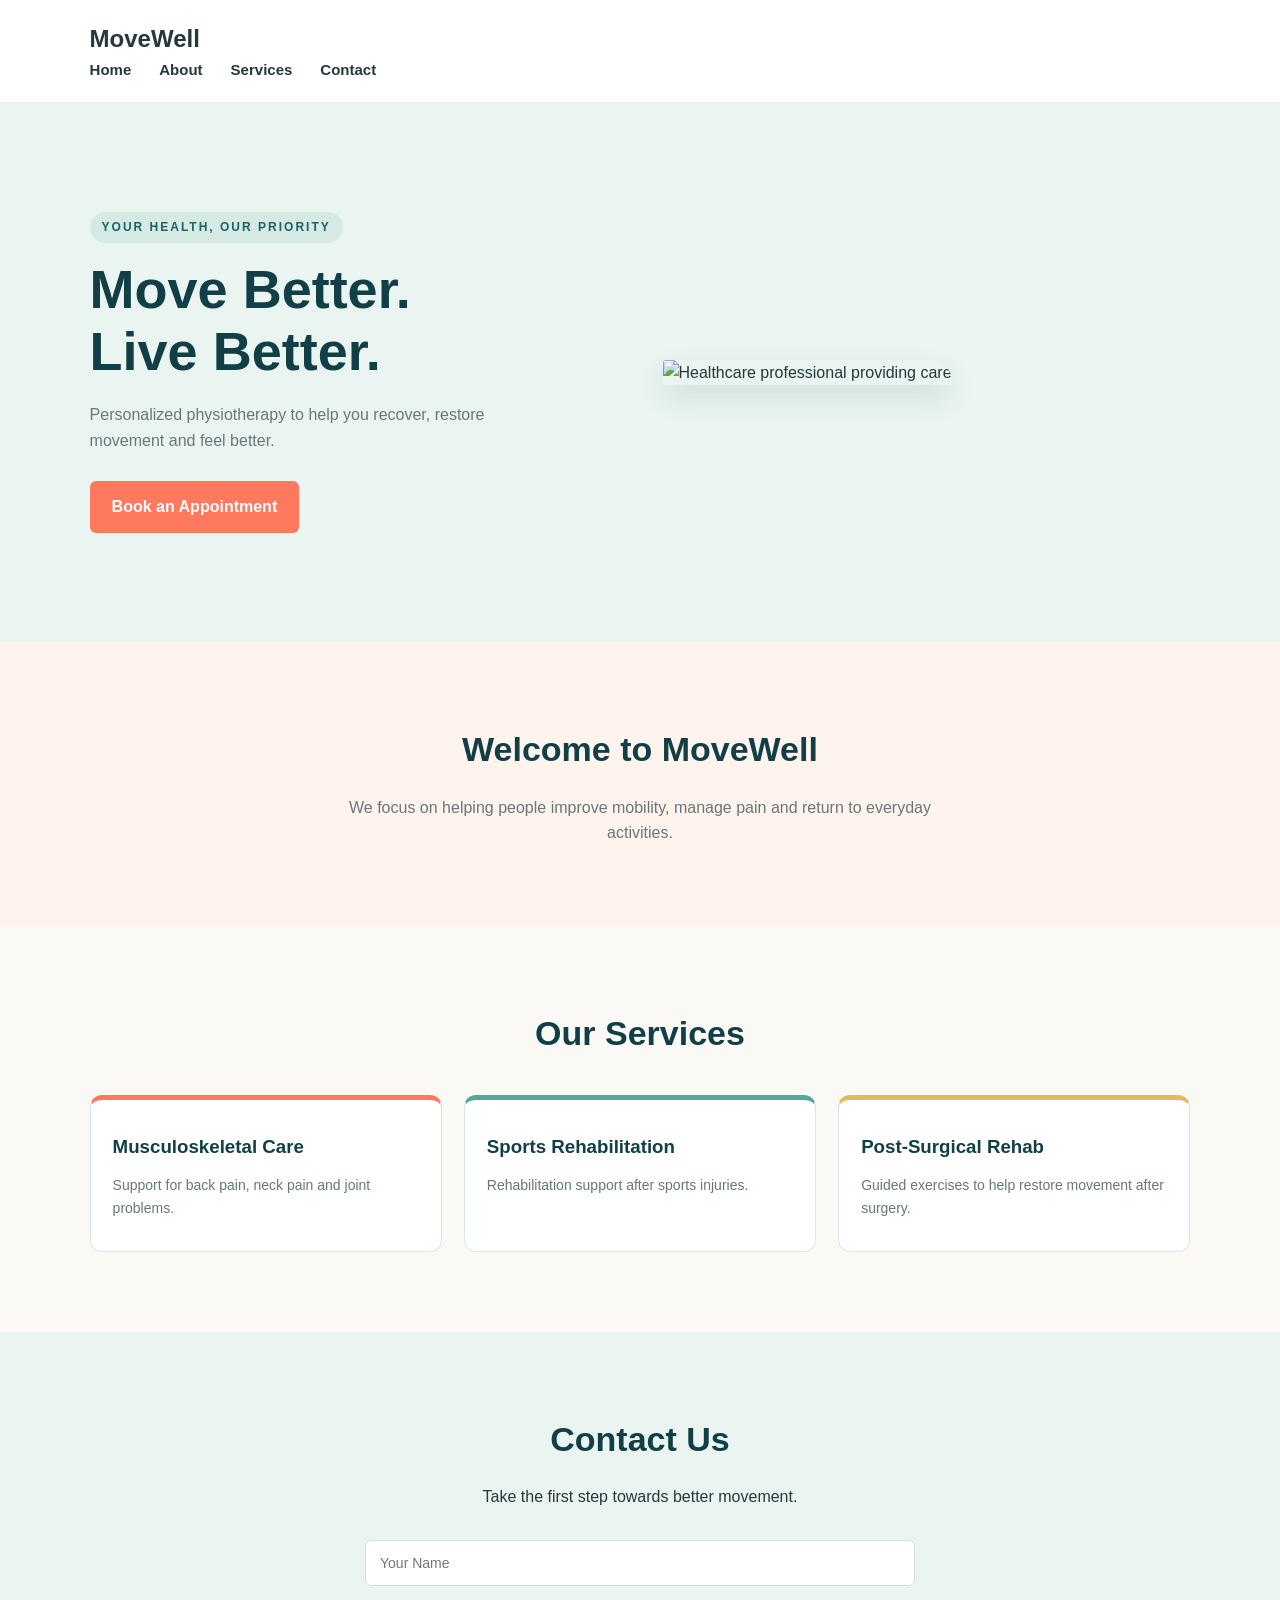
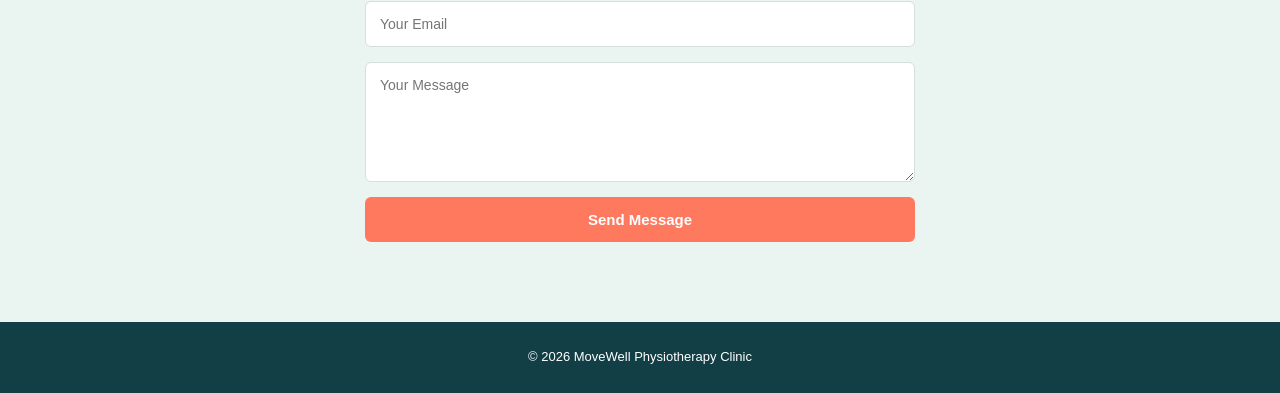
==== index.html @ b499ca83 "first commit" ====
<!DOCTYPE html>
<html lang="en">
<head>
    <meta charset="UTF-8">
    <meta name="viewport" content="width=device-width, initial-scale=1.0">
    <title>MoveWell Physiotherapy Clinic</title>
    <link rel="stylesheet" href="style.css">
</head>
<body>

    <header>
        <h2>MoveWell</h2>
        <nav>
            <a href="#home">Home</a>
            <a href="#about">About</a>
            <a href="#services">Services</a>
            <a href="#contact">Contact</a>
        </nav>
    </header>

    <section class="hero" id="home">
        <div class="hero-text">
            <p class="tagline">YOUR HEALTH, OUR PRIORITY</p>
            <h1>Move Better.<br>Live Better.</h1>
            <p>
                Personalized physiotherapy to help you
                recover, restore movement and feel better.
            </p>
            <a href="#contact" class="btn">Book an Appointment</a>
        </div>

        <div class="hero-image">
            <img
                src="https://images.unsplash.com/photo-1576091160399-112ba8d25d1d?auto=format&fit=crop&w=900&q=80"
                alt="Healthcare professional providing care">
        </div>
    </section>

    <section class="about" id="about">
        <h2>Welcome to MoveWell</h2>
        <p>
            We focus on helping people improve mobility,
            manage pain and return to everyday activities.
        </p>
    </section>

    <section class="services" id="services">
        <h2>Our Services</h2>

        <div class="service-container">
            <div class="service-card">
                <h3>Musculoskeletal Care</h3>
                <p>Support for back pain, neck pain and joint problems.</p>
            </div>

            <div class="service-card">
                <h3>Sports Rehabilitation</h3>
                <p>Rehabilitation support after sports injuries.</p>
            </div>

            <div class="service-card">
                <h3>Post-Surgical Rehab</h3>
                <p>Guided exercises to help restore movement after surgery.</p>
            </div>
        </div>
    </section>

    <section class="contact" id="contact">
        <h2>Contact Us</h2>
        <p>Take the first step towards better movement.</p>

        <form>
            <input type="text" placeholder="Your Name">
            <input type="email" placeholder="Your Email">
            <textarea placeholder="Your Message"></textarea>
            <button type="button">Send Message</button>
        </form>
    </section>

    <footer>
        <p>© 2026 MoveWell Physiotherapy Clinic</p>
    </footer>

</body>
</html>
---- style.css ----
/* Basic settings */
* {
    margin: 0;
    padding: 0;
    box-sizing: border-box;
}

html {
    scroll-behavior: smooth;
}

body {
    font-family: Arial, sans-serif;
    color: #26383A;
    background-color: #FAF9F6;
    line-height: 1.6;
}

/* Navigation bar */
header {
    background-color: #FFFFFF;
    padding: 20px 7%;
    box-shadow: 0 2px 12px rgba(18, 63, 70, 0.08);
}

.navbar {
    display: flex;
    justify-content: space-between;
    align-items: center;
    gap: 20px;
}

.logo {
    color: #123F46;
    font-size: 28px;
}

.logo span {
    color: #FF795F;
}

nav {
    display: flex;
    gap: 28px;
}

nav a {
    text-decoration: none;
    color: #26383A;
    font-size: 15px;
    font-weight: bold;
    transition: color 0.3s;
}

nav a:hover {
    color: #FF795F;
}

/* Hero section */
.hero {
    min-height: 540px;
    padding: 65px 7%;
    background-color: #EAF5F1;
    display: flex;
    align-items: center;
    justify-content: space-between;
    gap: 45px;
}

.hero-text {
    flex: 1;
}

.tagline {
    display: inline-block;
    color: #1D6268;
    background-color: #D5EAE3;
    font-size: 12px;
    font-weight: bold;
    letter-spacing: 2px;
    padding: 6px 12px;
    border-radius: 20px;
    margin-bottom: 15px;
}

.hero h1 {
    font-size: 54px;
    line-height: 1.15;
    color: #123F46;
    margin-bottom: 20px;
}

.hero-text > p:not(.tagline) {
    max-width: 450px;
    color: #687779;
    margin-bottom: 28px;
}

.btn {
    display: inline-block;
    padding: 13px 22px;
    border-radius: 6px;
    background-color: #FF795F;
    color: #FFFFFF;
    text-decoration: none;
    font-weight: bold;
    transition: background-color 0.3s;
}

.btn:hover {
    background-color: #E96149;
}

.hero-image {
    flex: 1;
}

.hero-image img {
    width: 100%;
    height: 370px;
    object-fit: cover;
    border-radius: 12px 75px 12px 12px;
    box-shadow: 0 12px 28px rgba(18, 63, 70, 0.12);
}

/* About section */
.about {
    padding: 80px 7%;
    text-align: center;
    background-color: #FFF3ED;
}

.about h2,
.services h2,
.contact h2 {
    color: #123F46;
    font-size: 34px;
    margin-bottom: 18px;
}

.about > p:last-child {
    max-width: 650px;
    margin: 0 auto;
    color: #687779;
}

/* Services section */
.services {
    padding: 80px 7%;
    text-align: center;
    background-color: #FAF9F6;
}

.service-container {
    display: flex;
    gap: 22px;
    margin-top: 35px;
}

.service-card {
    flex: 1;
    padding: 32px 22px;
    background-color: #FFFFFF;
    border: 1px solid #D5EAE3;
    border-top: 5px solid #FF795F;
    border-radius: 12px;
    text-align: left;
    transition: transform 0.3s, box-shadow 0.3s,
                background-color 0.3s;
}

.service-card:nth-child(2) {
    border-top-color: #55A99A;
}

.service-card:nth-child(3) {
    border-top-color: #E8B65B;
}

.service-card:hover {
    transform: translateY(-6px);
    background-color: #FFF3ED;
    box-shadow: 0 12px 25px rgba(18, 63, 70, 0.12);
}

.service-card h3 {
    color: #123F46;
    margin-bottom: 12px;
}

.service-card p {
    color: #687779;
    font-size: 14px;
}

/* Contact section */
.contact {
    padding: 80px 7%;
    text-align: center;
    background-color: #EAF5F1;
}

form {
    max-width: 550px;
    margin: 30px auto 0;
    display: flex;
    flex-direction: column;
    gap: 15px;
}

input,
textarea {
    width: 100%;
    padding: 14px;
    border: 1px solid #D5DFDC;
    border-radius: 6px;
    font-family: inherit;
    font-size: 14px;
    background-color: #FFFFFF;
    color: #26383A;
}

input:focus,
textarea:focus {
    outline: 2px solid #1D6268;
    border-color: #1D6268;
}

textarea {
    min-height: 120px;
    resize: vertical;
}

form button {
    padding: 14px;
    border: none;
    border-radius: 6px;
    background-color: #FF795F;
    color: #FFFFFF;
    font-size: 15px;
    font-weight: bold;
    cursor: pointer;
    transition: background-color 0.3s;
}

form button:hover {
    background-color: #E96149;
}

/* Footer */
footer {
    padding: 25px;
    text-align: center;
    background-color: #123F46;
    color: #FFFFFF;
    font-size: 13px;
}

/* Responsive design for mobile */
@media (max-width: 768px) {
    .navbar {
        flex-direction: column;
    }

    nav {
        justify-content: center;
        flex-wrap: wrap;
        gap: 12px 18px;
    }

    .hero {
        flex-direction: column;
        align-items: stretch;
        padding-top: 45px;
    }

    .hero h1 {
        font-size: 42px;
    }

    .hero-image img {
        height: 280px;
    }

    .service-container {
        flex-direction: column;
    }

    .about h2,
    .services h2,
    .contact h2 {
        font-size: 28px;
    }
}
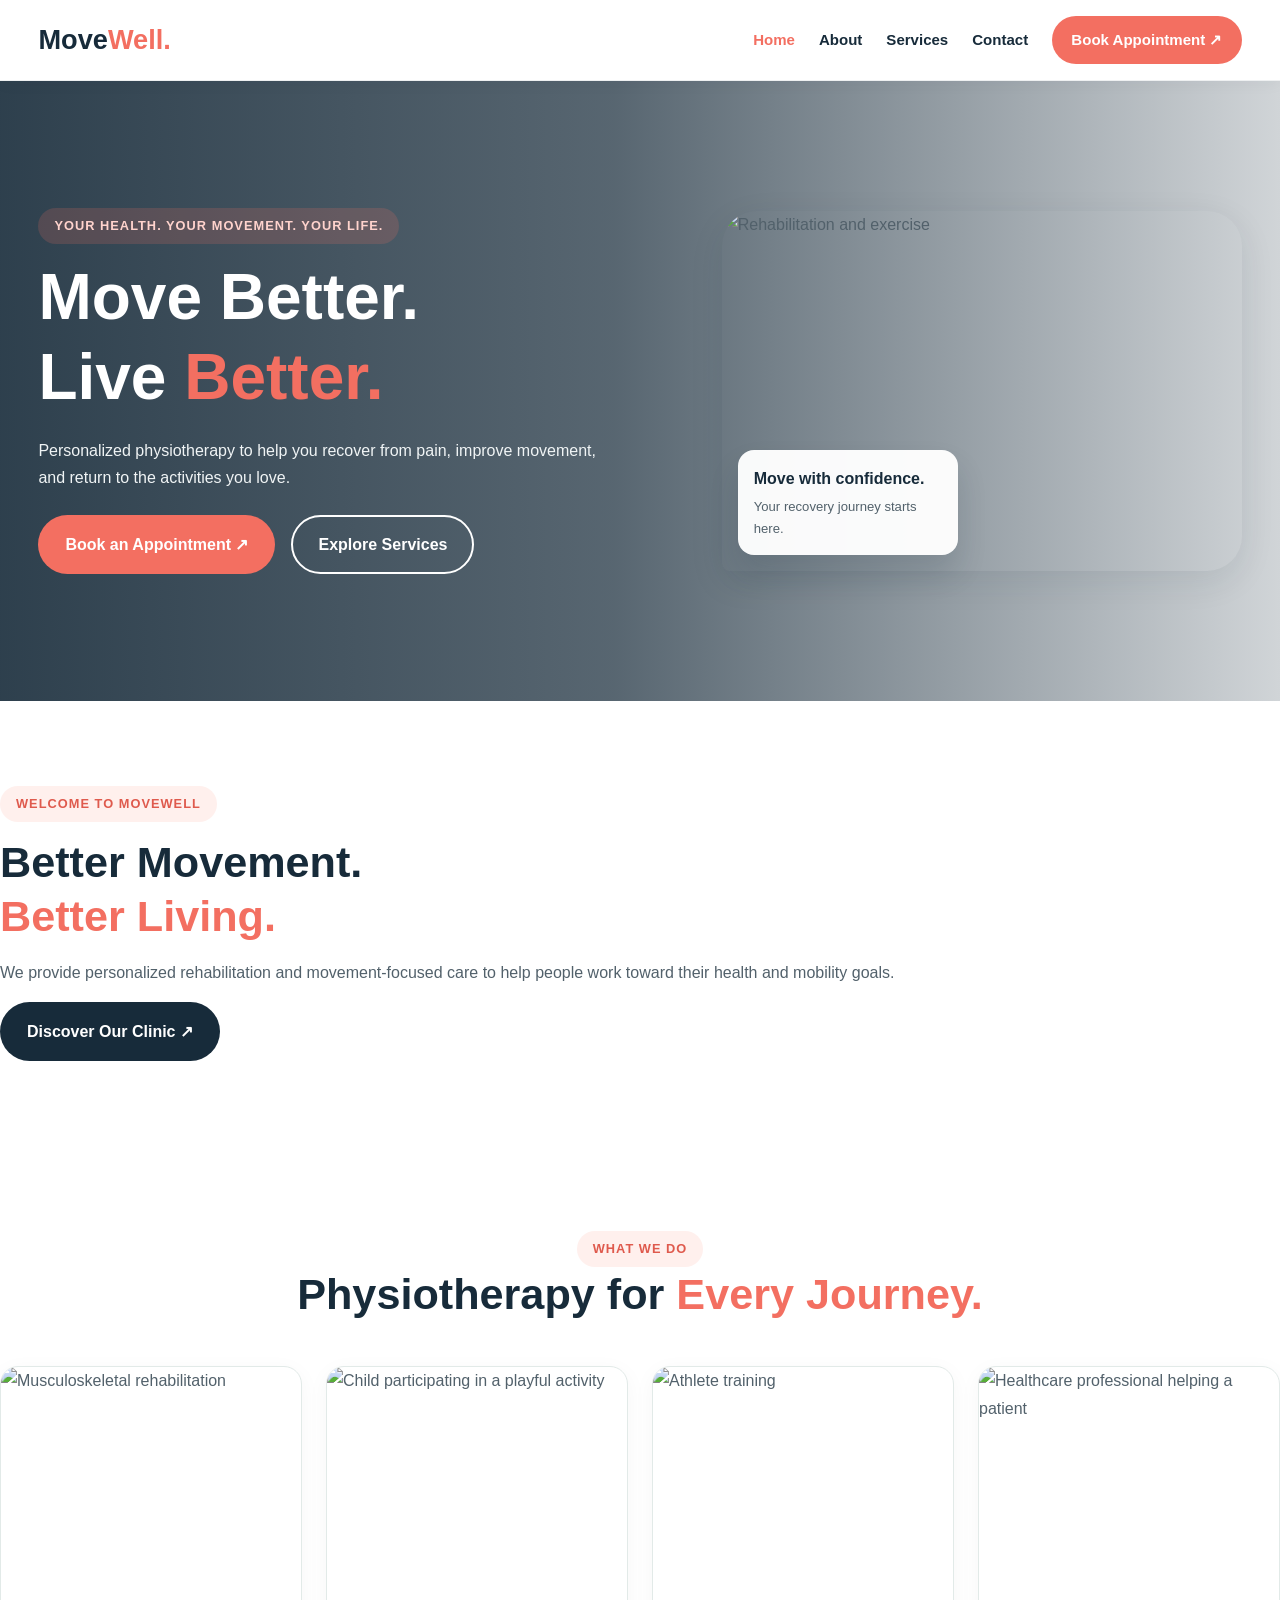
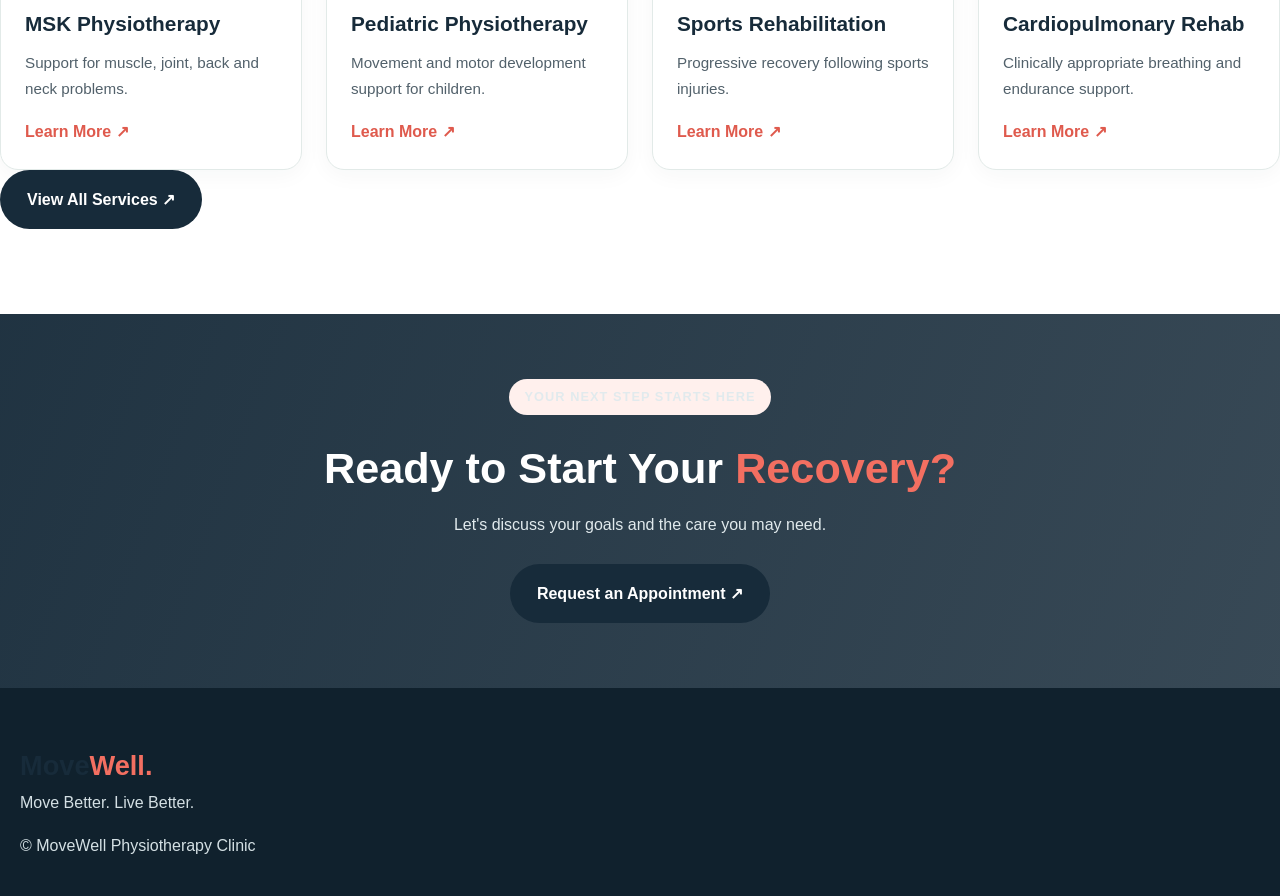
==== commit 409b7049: "website work completed" ====
--- a/index.html
+++ b/index.html
@@ -2,87 +2,138 @@
 <!DOCTYPE html>
 <html lang="en">
 <head>
-    <meta charset="UTF-8">
-    <meta name="viewport" content="width=device-width, initial-scale=1.0">
-    <title>MoveWell Physiotherapy Clinic</title>
-    <link rel="stylesheet" href="style.css">
+  <meta charset="UTF-8">
+  <meta name="viewport" content="width=device-width, initial-scale=1.0">
+  <title>MoveWell | Physiotherapy Clinic</title>
+  <link rel="stylesheet" href="style.css">
+  <script src="script.js" defer></script>
 </head>
 <body>
 
-    <header>
-        <h2>MoveWell</h2>
-        <nav>
-            <a href="#home">Home</a>
-            <a href="#about">About</a>
-            <a href="#services">Services</a>
-            <a href="#contact">Contact</a>
-        </nav>
-    </header>
+<header class="navbar">
+  <a href="index.html" class="logo">Move<span>Well.</span></a>
+  <!-- <button class="menu-toggle" aria-label="Toggle navigation"
+    aria-expanded="false">☰</button> -->
 
-    <section class="hero" id="home">
-        <div class="hero-text">
-            <p class="tagline">YOUR HEALTH, OUR PRIORITY</p>
-            <h1>Move Better.<br>Live Better.</h1>
-            <p>
-                Personalized physiotherapy to help you
-                recover, restore movement and feel better.
-            </p>
-            <a href="#contact" class="btn">Book an Appointment</a>
+  <nav class="nav-menu">
+    <a class="active" href="index.html">Home</a>
+    <a href="about.html">About</a>
+    <a href="services.html">Services</a>
+    <a href="contact.html">Contact</a>
+    <a class="nav-btn" href="appointment.html">Book Appointment ↗</a>
+  </nav>
+</header>
+
+<main>
+  <section class="hero">
+    <div class="hero-content">
+      <p class="tagline">YOUR HEALTH. YOUR MOVEMENT. YOUR LIFE.</p>
+      <h1>Move Better.<br>Live <span>Better.</span></h1>
+      <p>
+        Personalized physiotherapy to help you recover from pain,
+        improve movement, and return to the activities you love.
+      </p>
+      <div class="hero-buttons">
+        <a href="appointment.html" class="btn coral-btn">
+          Book an Appointment ↗
+        </a>
+        <a href="services.html" class="btn outline-btn">
+          Explore Services
+        </a>
+      </div>
+    </div>
+
+    <div class="hero-image">
+      <img
+        src="https://images.unsplash.com/photo-1571019613454-1cb2f99b2d8b?auto=format&fit=crop&w=1000&q=85"
+        alt="Rehabilitation and exercise">
+      <div class="image-badge">
+        <strong>Move with confidence.</strong>
+        <p>Your recovery journey starts here.</p>
+      </div>
+    </div>
+  </section>
+
+  <section class="intro section">
+    <p class="tagline">WELCOME TO MOVEWELL</p>
+    <h2>Better Movement.<br><span>Better Living.</span></h2>
+    <p>
+      We provide personalized rehabilitation and movement-focused
+      care to help people work toward their health and mobility goals.
+    </p>
+    <a href="about.html" class="btn dark-btn">Discover Our Clinic ↗</a>
+  </section>
+
+  <section class="section home-services">
+    <div class="section-heading">
+      <p class="tagline">WHAT WE DO</p>
+      <h2>Physiotherapy for <span>Every Journey.</span></h2>
+    </div>
+
+    <div class="service-grid">
+      <article class="service-card">
+        <img src="https://images.unsplash.com/photo-1600881333168-2ef49b341f30?auto=format&fit=crop&w=700&q=80"
+          alt="Musculoskeletal rehabilitation">
+        <div class="service-info">
+          <h3>MSK Physiotherapy</h3>
+          <p>Support for muscle, joint, back and neck problems.</p>
+          <a href="services.html">Learn More ↗</a>
         </div>
+      </article>
 
-        <div class="hero-image">
-            <img
-                src="https://images.unsplash.com/photo-1576091160399-112ba8d25d1d?auto=format&fit=crop&w=900&q=80"
-                alt="Healthcare professional providing care">
+      <article class="service-card">
+        <img src="https://images.unsplash.com/photo-1516627145497-ae6968895b74?auto=format&fit=crop&w=700&q=80"
+          alt="Child participating in a playful activity">
+        <div class="service-info">
+          <h3>Pediatric Physiotherapy</h3>
+          <p>Movement and motor development support for children.</p>
+          <a href="services.html">Learn More ↗</a>
         </div>
-    </section>
+      </article>
 
-    <section class="about" id="about">
-        <h2>Welcome to MoveWell</h2>
-        <p>
-            We focus on helping people improve mobility,
-            manage pain and return to everyday activities.
-        </p>
-    </section>
+      <article class="service-card">
+        <img src="https://images.unsplash.com/photo-1538805060514-97d9cc17730c?auto=format&fit=crop&w=700&q=80"
+          alt="Athlete training">
+        <div class="service-info">
+          <h3>Sports Rehabilitation</h3>
+          <p>Progressive recovery following sports injuries.</p>
+          <a href="services.html">Learn More ↗</a>
+        </div>
+      </article>
 
-    <section class="services" id="services">
-        <h2>Our Services</h2>
+      <article class="service-card">
+        <img src="https://images.unsplash.com/photo-1576091160550-2173dba999ef?auto=format&fit=crop&w=700&q=80"
+          alt="Healthcare professional helping a patient">
+        <div class="service-info">
+          <h3>Cardiopulmonary Rehab</h3>
+          <p>Clinically appropriate breathing and endurance support.</p>
+          <a href="services.html">Learn More ↗</a>
+        </div>
+      </article>
+    </div>
 
-        <div class="service-container">
-            <div class="service-card">
-                <h3>Musculoskeletal Care</h3>
-                <p>Support for back pain, neck pain and joint problems.</p>
-            </div>
+    <div class="center-button">
+      <a href="services.html" class="btn dark-btn">View All Services ↗</a>
+    </div>
+  </section>
 
-            <div class="service-card">
-                <h3>Sports Rehabilitation</h3>
-                <p>Rehabilitation support after sports injuries.</p>
-            </div>
+  <section class="cta-section">
+    <div>
+      <p class="tagline">YOUR NEXT STEP STARTS HERE</p>
+      <h2>Ready to Start Your <span>Recovery?</span></h2>
+      <p>Let's discuss your goals and the care you may need.</p>
+      <a href="appointment.html" class="btn dark-btn">
+        Request an Appointment ↗
+      </a>
+    </div>
+  </section>
+</main>
 
-            <div class="service-card">
-                <h3>Post-Surgical Rehab</h3>
-                <p>Guided exercises to help restore movement after surgery.</p>
-            </div>
-        </div>
-    </section>
-
-    <section class="contact" id="contact">
-        <h2>Contact Us</h2>
-        <p>Take the first step towards better movement.</p>
-
-        <form>
-            <input type="text" placeholder="Your Name">
-            <input type="email" placeholder="Your Email">
-            <textarea placeholder="Your Message"></textarea>
-            <button type="button">Send Message</button>
-        </form>
-    </section>
-
-    <footer>
-        <p>© 2026 MoveWell Physiotherapy Clinic</p>
-    </footer>
+<footer>
+  <a href="index.html" class="logo">Move<span>Well.</span></a>
+  <p>Move Better. Live Better.</p>
+  <p>© <span class="year"></span> MoveWell Physiotherapy Clinic</p>
+</footer>
 
 </body>
 </html>
-
-
--- a/style.css
+++ b/style.css
@@ -1,295 +1,988 @@
-
-/* Basic settings */
-* {
-    margin: 0;
-    padding: 0;
-    box-sizing: border-box;
+:root {
+  --coral: #f36f61;
+  --coral-dark: #df5a4d;
+  --navy: #172b3a;
+  --teal: #35a99a;
+  --mint: #eaf5f2;
+  --cream: #fff9f4;
+  --white: #ffffff;
+  --text: #52616b;
+  --border: #e2eae8;
+  --shadow: 0 10px 35px rgba(23, 43, 58, 0.09);
+  --radius: 18px;
+}
+
+*,
+*::before,
+*::after {
+  box-sizing: border-box;
 }
 
 html {
-    scroll-behavior: smooth;
+  scroll-behavior: smooth;
+  scroll-padding-top: 80px;
 }
 
 body {
-    font-family: Arial, sans-serif;
-    color: #26383A;
-    background-color: #FAF9F6;
-    line-height: 1.6;
-}
-
-/* Navigation bar */
-header {
-    background-color: #FFFFFF;
-    padding: 20px 7%;
-    box-shadow: 0 2px 12px rgba(18, 63, 70, 0.08);
+  margin: 0;
+  font-family: "Segoe UI", Arial, sans-serif;
+  color: var(--text);
+  background: var(--white);
+  line-height: 1.7;
+  overflow-x: hidden;
+}
+
+img {
+  display: block;
+  max-width: 100%;
+  height: auto;
+}
+
+a {
+  color: inherit;
+  text-decoration: none;
+}
+
+button,
+input,
+select,
+textarea {
+  font: inherit;
+}
+
+h1,
+h2,
+h3,
+h4 {
+  color: var(--navy);
+  line-height: 1.25;
+  margin: 0 0 1rem;
+}
+
+h1 {
+  font-size: clamp(2.2rem, 5vw, 4.2rem);
+}
+
+h2 {
+  font-size: clamp(1.8rem, 3.5vw, 2.7rem);
+}
+
+h3 {
+  font-size: 1.3rem;
+}
+
+p {
+  margin: 0 0 1rem;
+}
+
+span {
+  color: var(--coral);
+}
+
+.tagline {
+  display: inline-block;
+  margin-bottom: 0.8rem;
+  color: var(--coral-dark);
+  background: #fff0ed;
+  border-radius: 999px;
+  padding: 0.45rem 1rem;
+  font-size: 0.8rem;
+  font-weight: 700;
+  letter-spacing: 0.08em;
+  text-transform: uppercase;
+}
+
+.page-banner .tagline,
+.hero .tagline {
+  color: #ffd3cd;
+  background: rgba(243, 111, 97, 0.18);
+}
+
+.section {
+  padding: 85px 0;
+}
+
+.section-heading {
+  max-width: 720px;
+  margin: 0 auto 45px;
+  text-align: center;
+}
+
+.section-heading h2 {
+  margin-bottom: 0.9rem;
+}
+
+.section-heading p {
+  max-width: 640px;
+  margin: 0 auto;
+}
+
+.container {
+  width: min(1160px, calc(100% - 32px));
+  margin-inline: auto;
+}
+
+.btn {
+  display: inline-flex;
+  align-items: center;
+  justify-content: center;
+  gap: 8px;
+  padding: 14px 25px;
+  border: 2px solid transparent;
+  border-radius: 999px;
+  font-weight: 700;
+  text-align: center;
+  cursor: pointer;
+  transition: transform 0.25s ease, box-shadow 0.25s ease, background 0.25s ease;
+}
+
+.btn:hover {
+  transform: translateY(-3px);
+  box-shadow: 0 9px 20px rgba(23, 43, 58, 0.12);
+}
+
+.coral-btn {
+  background: var(--coral);
+  color: var(--white);
+}
+
+.coral-btn:hover {
+  background: var(--coral-dark);
+}
+
+.dark-btn {
+  background: var(--navy);
+  color: var(--white);
+}
+
+.dark-btn:hover {
+  background: #25485c;
+}
+
+.teal-btn {
+  background: var(--teal);
+  color: var(--white);
+}
+
+.teal-btn:hover {
+  background: #278e82;
+}
+
+.outline-btn {
+  background: transparent;
+  border-color: var(--white);
+  color: var(--white);
+}
+
+.outline-btn:hover {
+  background: var(--white);
+  color: var(--navy);
 }
 
 .navbar {
-    display: flex;
-    justify-content: space-between;
-    align-items: center;
-    gap: 20px;
+  position: sticky;
+  top: 0;
+  z-index: 1000;
+  display: flex;
+  align-items: center;
+  justify-content: space-between;
+  gap: 1.5rem;
+  padding: 1rem clamp(1.2rem, 3vw, 2.5rem);
+  background: rgba(255, 255, 255, 0.96);
+  border-bottom: 1px solid rgba(23, 43, 58, 0.07);
+  box-shadow: 0 3px 15px rgba(23, 43, 58, 0.04);
 }
 
 .logo {
-    color: #123F46;
-    font-size: 28px;
+  color: var(--navy);
+  font-size: 1.7rem;
+  font-weight: 800;
+  white-space: nowrap;
 }
 
 .logo span {
-    color: #FF795F;
-}
-
-nav {
-    display: flex;
-    gap: 28px;
-}
-
-nav a {
-    text-decoration: none;
-    color: #26383A;
-    font-size: 15px;
-    font-weight: bold;
-    transition: color 0.3s;
-}
-
-nav a:hover {
-    color: #FF795F;
-}
-
-/* Hero section */
+  color: var(--coral);
+}
+
+.nav-menu {
+  display: flex;
+  align-items: center;
+  justify-content: flex-end;
+  gap: 1.5rem;
+  flex-wrap: wrap;
+}
+
+.nav-menu a {
+  color: var(--navy);
+  font-weight: 600;
+  font-size: 0.94rem;
+  transition: color 0.25s ease;
+}
+
+.nav-menu a:hover,
+.nav-menu a.active {
+  color: var(--coral);
+}
+
+.nav-btn {
+  display: inline-flex;
+  align-items: center;
+  justify-content: center;
+  background: var(--coral);
+  color: var(--white) !important;
+  padding: 0.7rem 1.2rem;
+  border-radius: 999px;
+}
+
+.nav-btn:hover {
+  background: var(--coral-dark);
+  transform: translateY(-2px);
+}
+
 .hero {
-    min-height: 540px;
-    padding: 65px 7%;
-    background-color: #EAF5F1;
-    display: flex;
-    align-items: center;
-    justify-content: space-between;
-    gap: 45px;
+  position: relative;
+  display: grid;
+  grid-template-columns: 1.1fr 0.9fr;
+  align-items: center;
+  gap: 3rem;
+  min-height: 620px;
+  padding: clamp(5rem, 8vw, 8rem) clamp(1.2rem, 3vw, 2.5rem);
+  background:
+    linear-gradient(
+      90deg,
+      rgba(23, 43, 58, 0.9) 0%,
+      rgba(23, 43, 58, 0.72) 48%,
+      rgba(23, 43, 58, 0.2) 100%
+    ),
+    url("https://images.unsplash.com/photo-1576091160399-112ba8d25d1d?auto=format&fit=crop&w=2000&q=85")
+      center / cover no-repeat;
+}
+
+.hero-content {
+  width: min(1160px, 100%);
+  margin: 0 auto;
+  color: var(--white);
 }
 
 .hero-text {
-    flex: 1;
-}
-
-.tagline {
-    display: inline-block;
-    color: #1D6268;
-    background-color: #D5EAE3;
-    font-size: 12px;
-    font-weight: bold;
-    letter-spacing: 2px;
-    padding: 6px 12px;
-    border-radius: 20px;
-    margin-bottom: 15px;
+  max-width: 650px;
 }
 
 .hero h1 {
-    font-size: 54px;
-    line-height: 1.15;
-    color: #123F46;
-    margin-bottom: 20px;
-}
-
-.hero-text > p:not(.tagline) {
-    max-width: 450px;
-    color: #687779;
-    margin-bottom: 28px;
-}
-
-.btn {
-    display: inline-block;
-    padding: 13px 22px;
-    border-radius: 6px;
-    background-color: #FF795F;
-    color: #FFFFFF;
-    text-decoration: none;
-    font-weight: bold;
-    transition: background-color 0.3s;
-}
-
-.btn:hover {
-    background-color: #E96149;
+  color: var(--white);
+  margin-bottom: 1.25rem;
+}
+
+.hero p {
+  max-width: 580px;
+  color: #f0f4f5;
+}
+
+.hero .tagline {
+  background: rgba(243, 111, 97, 0.18);
+  color: #ffd3cd;
+}
+
+.hero-buttons {
+  display: flex;
+  flex-wrap: wrap;
+  gap: 1rem;
+  margin-top: 1.5rem;
 }
 
 .hero-image {
-    flex: 1;
+  position: relative;
 }
 
 .hero-image img {
+  width: 100%;
+  min-height: 360px;
+  object-fit: cover;
+  border-radius: 35px 35px 35px 8px;
+  box-shadow: var(--shadow);
+}
+
+.image-badge {
+  position: absolute;
+  left: 1rem;
+  bottom: 1rem;
+  max-width: 220px;
+  padding: 0.9rem 1rem;
+  background: rgba(255, 255, 255, 0.96);
+  border-radius: 16px;
+  box-shadow: 0 18px 30px rgba(23, 43, 58, 0.14);
+}
+
+.image-badge strong {
+  display: block;
+  color: var(--navy);
+  margin-bottom: 0.25rem;
+}
+
+.image-badge p {
+  margin: 0;
+  color: var(--text);
+  font-size: 0.82rem;
+}
+
+.page-banner {
+  position: relative;
+  display: flex;
+  flex-direction: column;
+  align-items: center;
+  justify-content: center;
+  text-align: center;
+  min-height: 280px;
+  padding: 4rem 1.25rem;
+  background:
+    linear-gradient(rgba(23, 43, 58, 0.78), rgba(23, 43, 58, 0.78)),
+    url("https://images.unsplash.com/photo-1571019613454-1cb2f99b2d8b?auto=format&fit=crop&w=1800&q=85")
+      center 45% / cover no-repeat;
+}
+
+.page-banner h1 {
+  color: var(--white);
+  font-size: clamp(2rem, 4vw, 3.3rem);
+  margin-bottom: 0.8rem;
+}
+
+.page-banner p {
+  max-width: 650px;
+  margin: 0 auto;
+  color: #f0f4f5;
+}
+
+.service-grid {
+  display: grid;
+  grid-template-columns: repeat(4, minmax(0, 1fr));
+  gap: 1.5rem;
+}
+
+.service-grid-page {
+  grid-template-columns: repeat(2, minmax(0, 1fr));
+}
+
+.service-card,
+.therapist-card,
+.value-card,
+.feedback-card {
+  overflow: hidden;
+  background: var(--white);
+  border: 1px solid var(--border);
+  border-radius: var(--radius);
+  box-shadow: 0 5px 22px rgba(23, 43, 58, 0.04);
+  transition: transform 0.3s ease, box-shadow 0.3s ease;
+}
+
+.service-card:hover,
+.therapist-card:hover,
+.feedback-card:hover {
+  transform: translateY(-8px);
+  box-shadow: var(--shadow);
+}
+
+.service-card > img,
+.service-image img {
+  width: 100%;
+  height: 220px;
+  object-fit: cover;
+  transition: transform 0.45s ease;
+}
+
+.service-card:hover > img,
+.service-card:hover .service-image img {
+  transform: scale(1.04);
+}
+
+.service-info {
+  padding: 1.5rem;
+}
+
+.service-info h3 {
+  margin-bottom: 0.8rem;
+}
+
+.service-info p {
+  margin-bottom: 1rem;
+  font-size: 0.95rem;
+}
+
+.service-number {
+  display: inline-flex;
+  align-items: center;
+  justify-content: center;
+  width: 42px;
+  height: 42px;
+  margin-bottom: 1rem;
+  border-radius: 13px;
+  background: var(--mint);
+  color: var(--teal);
+  font-weight: 800;
+}
+
+.service-info a {
+  display: inline-block;
+  color: var(--coral-dark);
+  font-weight: 700;
+}
+
+.service-info a:hover {
+  text-decoration: underline;
+}
+
+.about-layout {
+  display: grid;
+  grid-template-columns: repeat(2, minmax(0, 1fr));
+  align-items: center;
+  gap: 3rem;
+}
+
+.about-layout img {
+  width: 100%;
+  height: 460px;
+  object-fit: cover;
+  border-radius: 25px;
+}
+
+.values-section .service-grid {
+  grid-template-columns: repeat(3, minmax(0, 1fr));
+}
+
+.value-card {
+  padding: 1.5rem;
+  text-align: center;
+}
+
+.value-icon {
+  display: inline-flex;
+  align-items: center;
+  justify-content: center;
+  width: 58px;
+  height: 58px;
+  margin-bottom: 0.9rem;
+  background: var(--mint);
+  border-radius: 50%;
+  color: var(--coral);
+  font-size: 1.5rem;
+  font-weight: 700;
+}
+
+.value-card h3 {
+  margin-bottom: 0.7rem;
+}
+
+.stats-grid {
+  display: grid;
+  grid-template-columns: repeat(4, minmax(0, 1fr));
+  gap: 1.5rem;
+}
+
+.stat-card {
+  padding: 1.8rem 1rem;
+  text-align: center;
+  background: var(--white);
+  border: 1px solid var(--border);
+  border-radius: var(--radius);
+}
+
+.stat-card h3 {
+  font-size: 2rem;
+  color: var(--coral);
+  margin-bottom: 0.5rem;
+}
+
+.therapists-section {
+  background: var(--cream);
+}
+
+.therapist-grid {
+  display: grid;
+  grid-template-columns: repeat(4, minmax(0, 1fr));
+  gap: 1.5rem;
+}
+
+.therapist-card > img {
+  width: 100%;
+  height: 260px;
+  object-fit: cover;
+  object-position: center top;
+}
+
+.therapist-info {
+  padding: 1.4rem;
+}
+
+.therapist-specialty {
+  display: inline-block;
+  margin-bottom: 0.75rem;
+  color: var(--coral-dark);
+  font-size: 0.82rem;
+  font-weight: 700;
+  letter-spacing: 0.08em;
+  text-transform: uppercase;
+}
+
+.therapist-info p {
+  margin-bottom: 0.8rem;
+}
+
+.availability {
+  margin-top: 1rem;
+  padding: 0.9rem 1rem;
+  background: var(--mint);
+  border-radius: 12px;
+}
+
+.availability strong {
+  color: var(--navy);
+  display: block;
+  margin-bottom: 0.4rem;
+}
+
+.availability p {
+  margin: 0;
+  color: var(--text);
+}
+
+.feedback-section {
+  background: var(--mint);
+}
+
+.feedback-grid {
+  display: grid;
+  grid-template-columns: repeat(3, minmax(0, 1fr));
+  gap: 1.5rem;
+}
+
+.feedback-card {
+  padding: 1.8rem;
+  display: flex;
+  flex-direction: column;
+}
+
+.stars {
+  color: #e6a23c;
+  font-size: 1.15rem;
+  letter-spacing: 3px;
+  margin-bottom: 0.9rem;
+}
+
+.feedback-card p {
+  font-style: italic;
+  margin-bottom: 1.2rem;
+}
+
+.feedback-author {
+  display: flex;
+  align-items: center;
+  gap: 0.85rem;
+  margin-top: auto;
+  padding-top: 1rem;
+  border-top: 1px solid #edf1f0;
+}
+
+.feedback-avatar {
+  display: flex;
+  align-items: center;
+  justify-content: center;
+  width: 46px;
+  height: 46px;
+  border-radius: 50%;
+  background: #fff0ed;
+  color: var(--coral-dark);
+  font-weight: 800;
+}
+
+.feedback-author h4 {
+  margin-bottom: 0.2rem;
+  font-size: 1rem;
+}
+
+.feedback-author p {
+  margin: 0;
+  font-style: normal;
+  font-size: 0.82rem;
+}
+
+.feedback-action {
+  display: flex;
+  justify-content: center;
+  margin-top: 2rem;
+}
+
+.appointment-page {
+  max-width: 1100px;
+  margin: 0 auto;
+  padding: 3rem 1.25rem 4rem;
+}
+
+.appointment-intro {
+  max-width: 850px;
+  margin: 0 auto 2rem;
+  text-align: center;
+}
+
+.appointment-tip {
+  background: var(--mint);
+  border: 1px solid var(--border);
+  border-radius: 12px;
+  padding: 1.2rem 1.4rem;
+  margin: 1rem 0;
+  text-align: left;
+}
+
+.appointment-tip h3 {
+  margin-bottom: 0.5rem;
+}
+
+.appointment-form {
+  display: flex;
+  flex-direction: column;
+  width: 100%;
+  max-width: 850px;
+  margin: 0 auto;
+  padding: 2.2rem;
+  background: var(--white);
+  border: 1px solid var(--border);
+  border-radius: 20px;
+  box-shadow: var(--shadow);
+}
+
+.appointment-form h3 {
+  margin-bottom: 1.3rem;
+  padding-bottom: 1rem;
+  border-bottom: 1px solid #e6eeeb;
+}
+
+.appointment-form label {
+  display: block;
+  margin-top: 1rem;
+  margin-bottom: 0.5rem;
+  color: var(--navy);
+  font-weight: 600;
+}
+
+.appointment-form input,
+.appointment-form select,
+.appointment-form textarea {
+  width: 100%;
+  min-height: 50px;
+  padding: 0.85rem 1rem;
+  border: 1px solid var(--border);
+  border-radius: 10px;
+  background: #f9fbfc;
+  color: var(--navy);
+}
+
+.appointment-form input:focus,
+.appointment-form select:focus,
+.appointment-form textarea:focus {
+  outline: none;
+  border-color: var(--teal);
+  box-shadow: 0 0 0 3px rgba(53, 169, 154, 0.12);
+}
+
+.appointment-form textarea {
+  min-height: 130px;
+  resize: vertical;
+}
+
+.therapist-availability-info {
+  margin-top: 1.5rem;
+  padding: 1.4rem;
+  background: var(--mint);
+  border: 1px solid var(--border);
+  border-radius: 14px;
+}
+
+.therapist-availability-info h3 {
+  margin-bottom: 1rem;
+}
+
+.therapist-schedule {
+  padding: 0.9rem 0;
+  border-bottom: 1px solid rgba(23, 43, 58, 0.08);
+}
+
+.therapist-schedule:last-child {
+  border-bottom: 0;
+}
+
+.therapist-schedule strong {
+  display: block;
+  margin-bottom: 0.25rem;
+  color: var(--navy);
+}
+
+.therapist-schedule p {
+  margin: 0;
+  color: var(--text);
+}
+
+.therapist-availability-info small {
+  display: block;
+  margin-top: 0.9rem;
+  color: var(--text);
+}
+
+.full-btn {
+  width: 100%;
+  margin-top: 1.6rem;
+}
+
+.contact-page {
+  display: grid;
+  grid-template-columns: 0.85fr 1.15fr;
+  gap: 2rem;
+  align-items: start;
+}
+
+.contact-content,
+.feedback-form-wrap {
+  padding: 2rem;
+  border-radius: 20px;
+  background: var(--white);
+  border: 1px solid var(--border);
+  box-shadow: var(--shadow);
+}
+
+.contact-content {
+  background: var(--navy);
+  color: var(--white);
+}
+
+.contact-content h2,
+.contact-content h3 {
+  color: var(--white);
+}
+
+.contact-detail {
+  padding: 1rem 0;
+  border-bottom: 1px solid rgba(255, 255, 255, 0.12);
+}
+
+.contact-detail strong {
+  display: block;
+  margin-bottom: 0.3rem;
+  color: #ffd3cd;
+}
+
+.contact-detail p {
+  margin: 0;
+  color: #e1eaed;
+}
+
+.feedback-form-wrap h2 {
+  margin-bottom: 0.6rem;
+}
+
+.feedback-form-wrap form {
+  margin-top: 1rem;
+}
+
+.feedback-form-wrap label {
+  display: block;
+  margin: 1rem 0 0.45rem;
+  color: var(--navy);
+  font-weight: 600;
+}
+
+.feedback-form-wrap input,
+.feedback-form-wrap select,
+.feedback-form-wrap textarea {
+  width: 100%;
+  padding: 0.8rem 1rem;
+  border: 1px solid var(--border);
+  border-radius: 10px;
+  background: #f9fbfc;
+  color: var(--navy);
+}
+
+.feedback-form-wrap textarea {
+  min-height: 140px;
+  resize: vertical;
+}
+
+.form-status {
+  margin-top: 0.8rem;
+  min-height: 1.2rem;
+  color: var(--teal);
+  font-weight: 600;
+}
+
+.cta-section {
+  padding: 65px 25px;
+  text-align: center;
+  background:
+    linear-gradient(110deg, rgba(23, 43, 58, 0.96), rgba(23, 43, 58, 0.86)),
+    url("https://images.unsplash.com/photo-1544367567-0f2fcb009e0b?auto=format&fit=crop&w=1800&q=85")
+      center / cover no-repeat;
+}
+
+.cta-section h2 {
+  color: var(--white);
+  max-width: 720px;
+  margin: 0 auto 1rem;
+}
+
+.cta-section p {
+  max-width: 640px;
+  margin: 0 auto 1.6rem;
+  color: #e1eaed;
+}
+
+footer {
+  padding: 55px 1.25rem 20px;
+  background: #10212d;
+  color: #d4e0e4;
+}
+
+.footer-grid {
+  display: grid;
+  grid-template-columns: 1.3fr 1fr 1fr 1fr;
+  gap: 2rem;
+  padding-bottom: 2rem;
+}
+
+.footer-grid h3 {
+  color: var(--white);
+  margin-bottom: 1rem;
+}
+
+.footer-grid ul {
+  list-style: none;
+  padding: 0;
+  margin: 0;
+}
+
+.footer-grid li {
+  margin-bottom: 0.7rem;
+}
+
+.footer-grid a {
+  color: #d4e0e4;
+}
+
+.footer-grid a:hover {
+  color: #ff9a8f;
+}
+
+.footer-bottom {
+  padding-top: 1.2rem;
+  border-top: 1px solid rgba(255, 255, 255, 0.15);
+  text-align: center;
+  font-size: 0.88rem;
+}
+
+@media (max-width: 1050px) {
+  .service-grid,
+  .therapist-grid {
+    grid-template-columns: repeat(2, minmax(0, 1fr));
+  }
+
+  .feedback-grid {
+    grid-template-columns: repeat(2, minmax(0, 1fr));
+  }
+
+  .footer-grid {
+    grid-template-columns: repeat(2, minmax(0, 1fr));
+  }
+
+  .hero {
+    grid-template-columns: 1fr;
+    text-align: center;
+  }
+
+  .hero p {
+    max-width: 100%;
+  }
+
+  .hero-buttons {
+    justify-content: center;
+  }
+
+  .about-layout,
+  .contact-page {
+    grid-template-columns: 1fr;
+  }
+}
+
+@media (max-width: 760px) {
+  .section {
+    padding: 60px 0;
+  }
+
+  .nav-menu {
+    gap: 0.75rem 1rem;
+    justify-content: flex-start;
+  }
+
+  .service-grid,
+  .service-grid-page,
+  .therapist-grid,
+  .feedback-grid,
+  .stats-grid,
+  .values-section .service-grid {
+    grid-template-columns: 1fr;
+  }
+
+  .hero-image img {
+    min-height: 280px;
+  }
+
+  .page-banner {
+    min-height: 240px;
+    padding: 3rem 1rem;
+  }
+
+  .appointment-form {
+    padding: 1.5rem;
+  }
+}
+
+@media (max-width: 520px) {
+  .navbar {
+    padding: 0.85rem 1rem;
+  }
+
+  .nav-menu a {
+    font-size: 0.82rem;
+  }
+
+  .hero {
+    min-height: 520px;
+    padding: 4.5rem 1rem;
+  }
+
+  .btn {
     width: 100%;
-    height: 370px;
-    object-fit: cover;
-    border-radius: 12px 75px 12px 12px;
-    box-shadow: 0 12px 28px rgba(18, 63, 70, 0.12);
-}
-
-/* About section */
-.about {
-    padding: 80px 7%;
-    text-align: center;
-    background-color: #FFF3ED;
-}
-
-.about h2,
-.services h2,
-.contact h2 {
-    color: #123F46;
-    font-size: 34px;
-    margin-bottom: 18px;
-}
-
-.about > p:last-child {
-    max-width: 650px;
-    margin: 0 auto;
-    color: #687779;
-}
-
-/* Services section */
-.services {
-    padding: 80px 7%;
-    text-align: center;
-    background-color: #FAF9F6;
-}
-
-.service-container {
-    display: flex;
-    gap: 22px;
-    margin-top: 35px;
-}
-
-.service-card {
-    flex: 1;
-    padding: 32px 22px;
-    background-color: #FFFFFF;
-    border: 1px solid #D5EAE3;
-    border-top: 5px solid #FF795F;
-    border-radius: 12px;
-    text-align: left;
-    transition: transform 0.3s, box-shadow 0.3s,
-                background-color 0.3s;
-}
-
-.service-card:nth-child(2) {
-    border-top-color: #55A99A;
-}
-
-.service-card:nth-child(3) {
-    border-top-color: #E8B65B;
-}
-
-.service-card:hover {
-    transform: translateY(-6px);
-    background-color: #FFF3ED;
-    box-shadow: 0 12px 25px rgba(18, 63, 70, 0.12);
-}
-
-.service-card h3 {
-    color: #123F46;
-    margin-bottom: 12px;
-}
-
-.service-card p {
-    color: #687779;
-    font-size: 14px;
-}
-
-/* Contact section */
-.contact {
-    padding: 80px 7%;
-    text-align: center;
-    background-color: #EAF5F1;
-}
-
-form {
-    max-width: 550px;
-    margin: 30px auto 0;
-    display: flex;
+  }
+
+  .hero-buttons {
     flex-direction: column;
-    gap: 15px;
-}
-
-input,
-textarea {
-    width: 100%;
-    padding: 14px;
-    border: 1px solid #D5DFDC;
-    border-radius: 6px;
-    font-family: inherit;
-    font-size: 14px;
-    background-color: #FFFFFF;
-    color: #26383A;
-}
-
-input:focus,
-textarea:focus {
-    outline: 2px solid #1D6268;
-    border-color: #1D6268;
-}
-
-textarea {
-    min-height: 120px;
-    resize: vertical;
-}
-
-form button {
-    padding: 14px;
-    border: none;
-    border-radius: 6px;
-    background-color: #FF795F;
-    color: #FFFFFF;
-    font-size: 15px;
-    font-weight: bold;
-    cursor: pointer;
-    transition: background-color 0.3s;
-}
-
-form button:hover {
-    background-color: #E96149;
-}
-
-/* Footer */
-footer {
-    padding: 25px;
-    text-align: center;
-    background-color: #123F46;
-    color: #FFFFFF;
-    font-size: 13px;
-}
-
-/* Responsive design for mobile */
-@media (max-width: 768px) {
-    .navbar {
-        flex-direction: column;
-    }
-
-    nav {
-        justify-content: center;
-        flex-wrap: wrap;
-        gap: 12px 18px;
-    }
-
-    .hero {
-        flex-direction: column;
-        align-items: stretch;
-        padding-top: 45px;
-    }
-
-    .hero h1 {
-        font-size: 42px;
-    }
-
-    .hero-image img {
-        height: 280px;
-    }
-
-    .service-container {
-        flex-direction: column;
-    }
-
-    .about h2,
-    .services h2,
-    .contact h2 {
-        font-size: 28px;
-    }
-}
+  }
+
+  .contact-content,
+  .feedback-form-wrap {
+    padding: 1.2rem;
+  }
+
+  .footer-grid {
+    grid-template-columns: 1fr;
+    gap: 1.5rem;
+  }
+}
+
+@media (prefers-reduced-motion: reduce) {
+  html {
+    scroll-behavior: auto;
+  }
+
+  *,
+  *::before,
+  *::after {
+    animation-duration: 0.01ms !important;
+    animation-iteration-count: 1 !important;
+    transition-duration: 0.01ms !important;
+  }
+}
